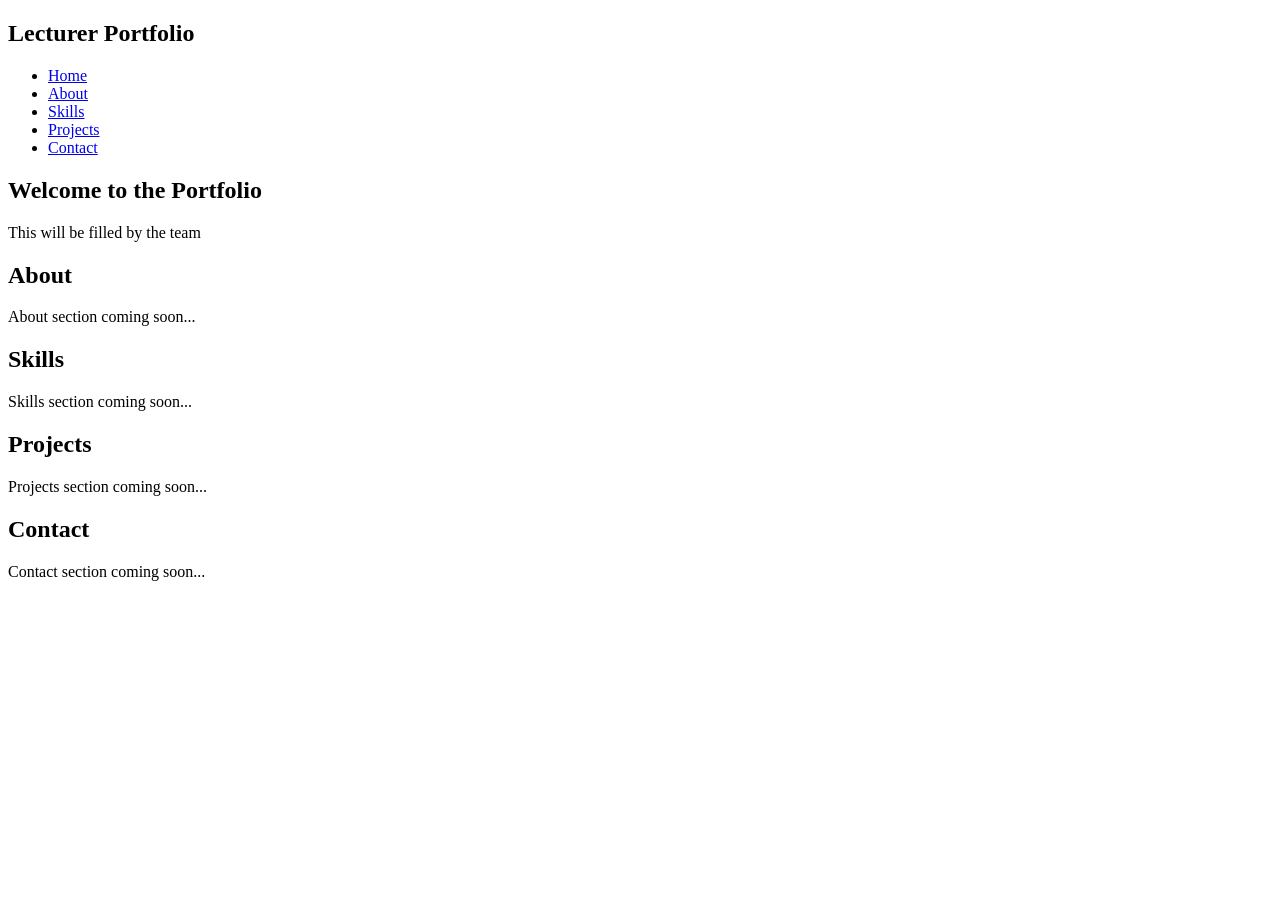
==== docs/index.html @ 179cea8c "Create index.html Added basic index.html" ====
<!DOCTYPE html>
<html lang="en">
<head>
    <meta charset="UTF-8">
    <meta name="viewport" content="width=device-width, initial-scale=1.0">
    <title>Lecturer Portfolio</title>
    <link rel="stylesheet" href="styles.css">
</head>
<body>
    <nav class="navbar">
        <div class="container">
            <h1>Lecturer Portfolio</h1>
            <ul class="nav-links">
                <li><a href="#hero">Home</a></li>
                <li><a href="#about">About</a></li>
                <li><a href="#skills">Skills</a></li>
                <li><a href="#projects">Projects</a></li>
                <li><a href="#contact">Contact</a></li>
            </ul>
        </div>
    </nav>

    <!-- Hero Section (Trevor's work) -->
    <section id="hero" class="hero">
        <h2>Welcome to the Portfolio</h2>
        <p>This will be filled by the team</p>
    </section>

    <!-- About Section (Trevor's work) -->
    <section id="about" class="about">
        <h2>About</h2>
        <p>About section coming soon...</p>
    </section>

    <!-- Skills Section (Kabelo's work) -->
    <section id="skills" class="skills">
        <h2>Skills</h2>
        <p>Skills section coming soon...</p>
    </section>

    <!-- Projects Section (Renda's work) -->
    <section id="projects" class="projects">
        <h2>Projects</h2>
        <p>Projects section coming soon...</p>
    </section>

    <!-- Contact Section (Kabelo's work) -->
    <section id="contact" class="contact">
        <h2>Contact</h2>
        <p>Contact section coming soon...</p>
    </section>

    <script src="script.js"></script>
</body>
</html>
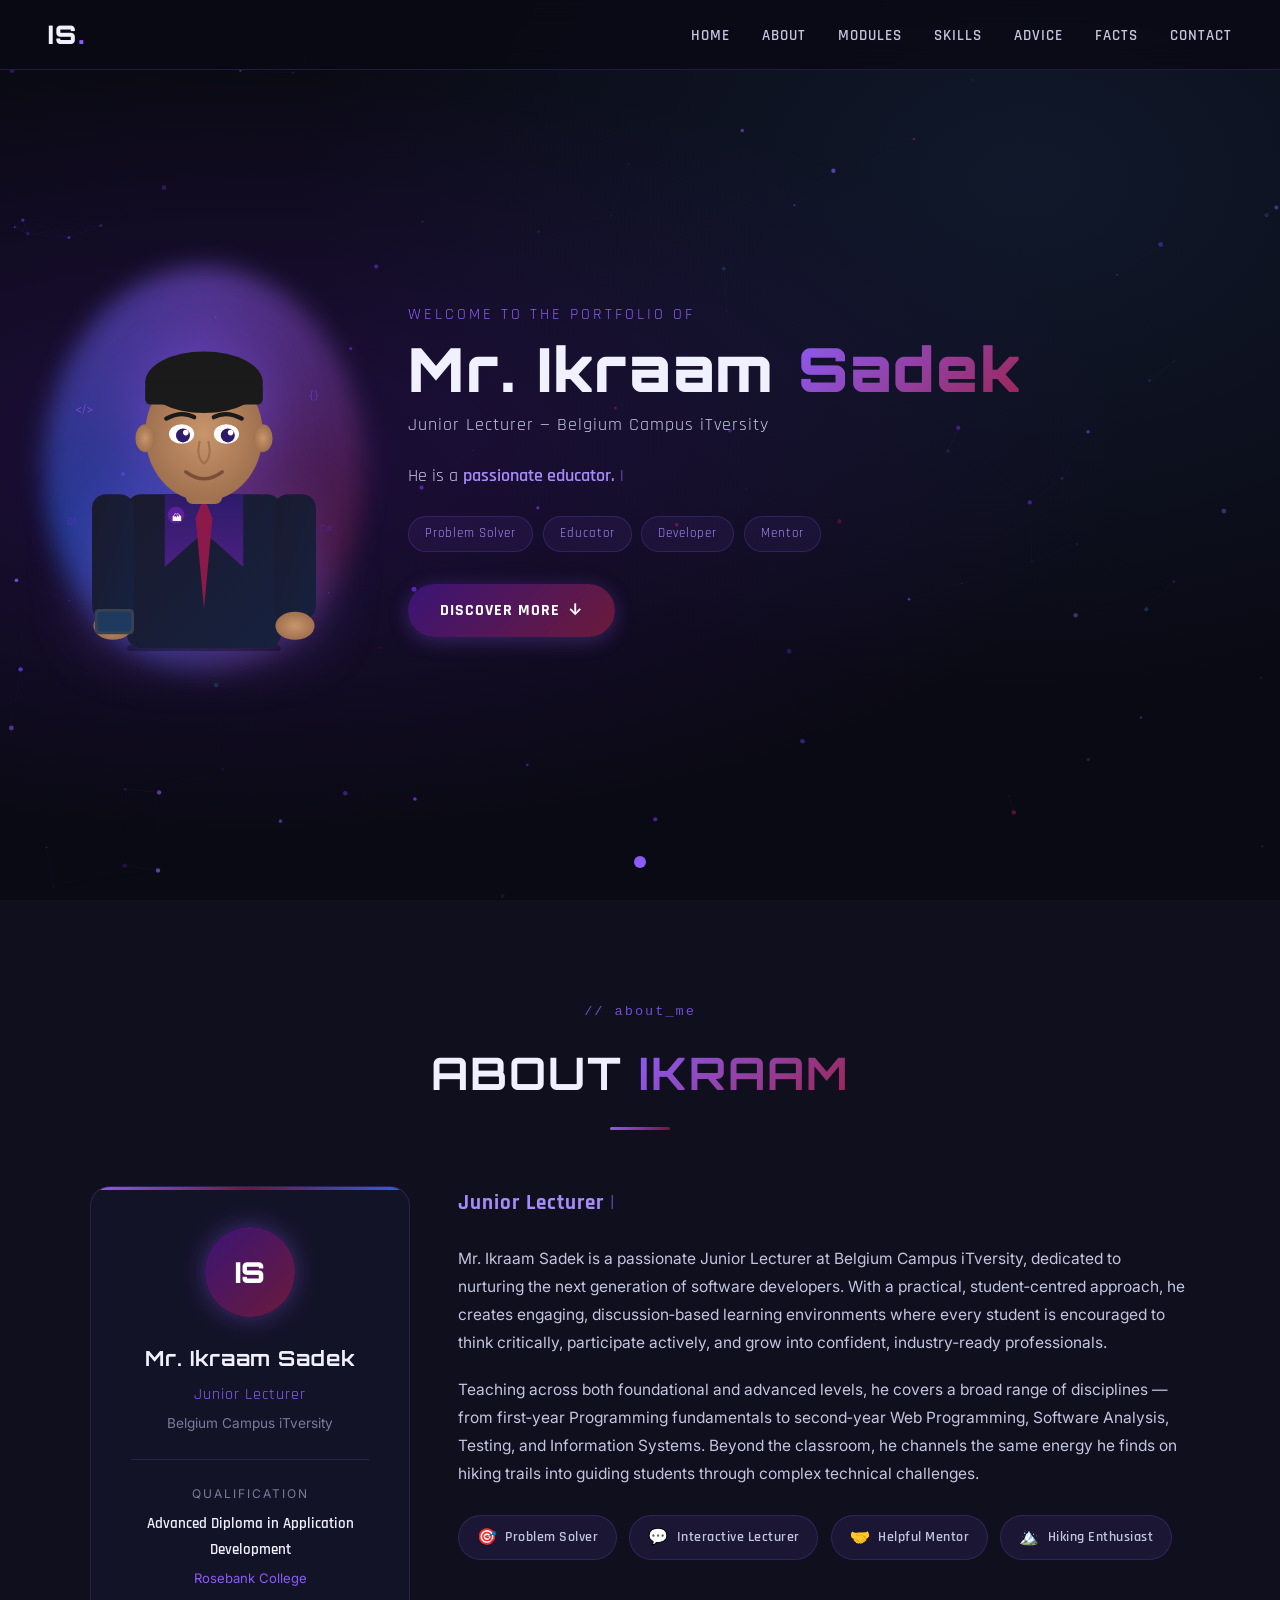
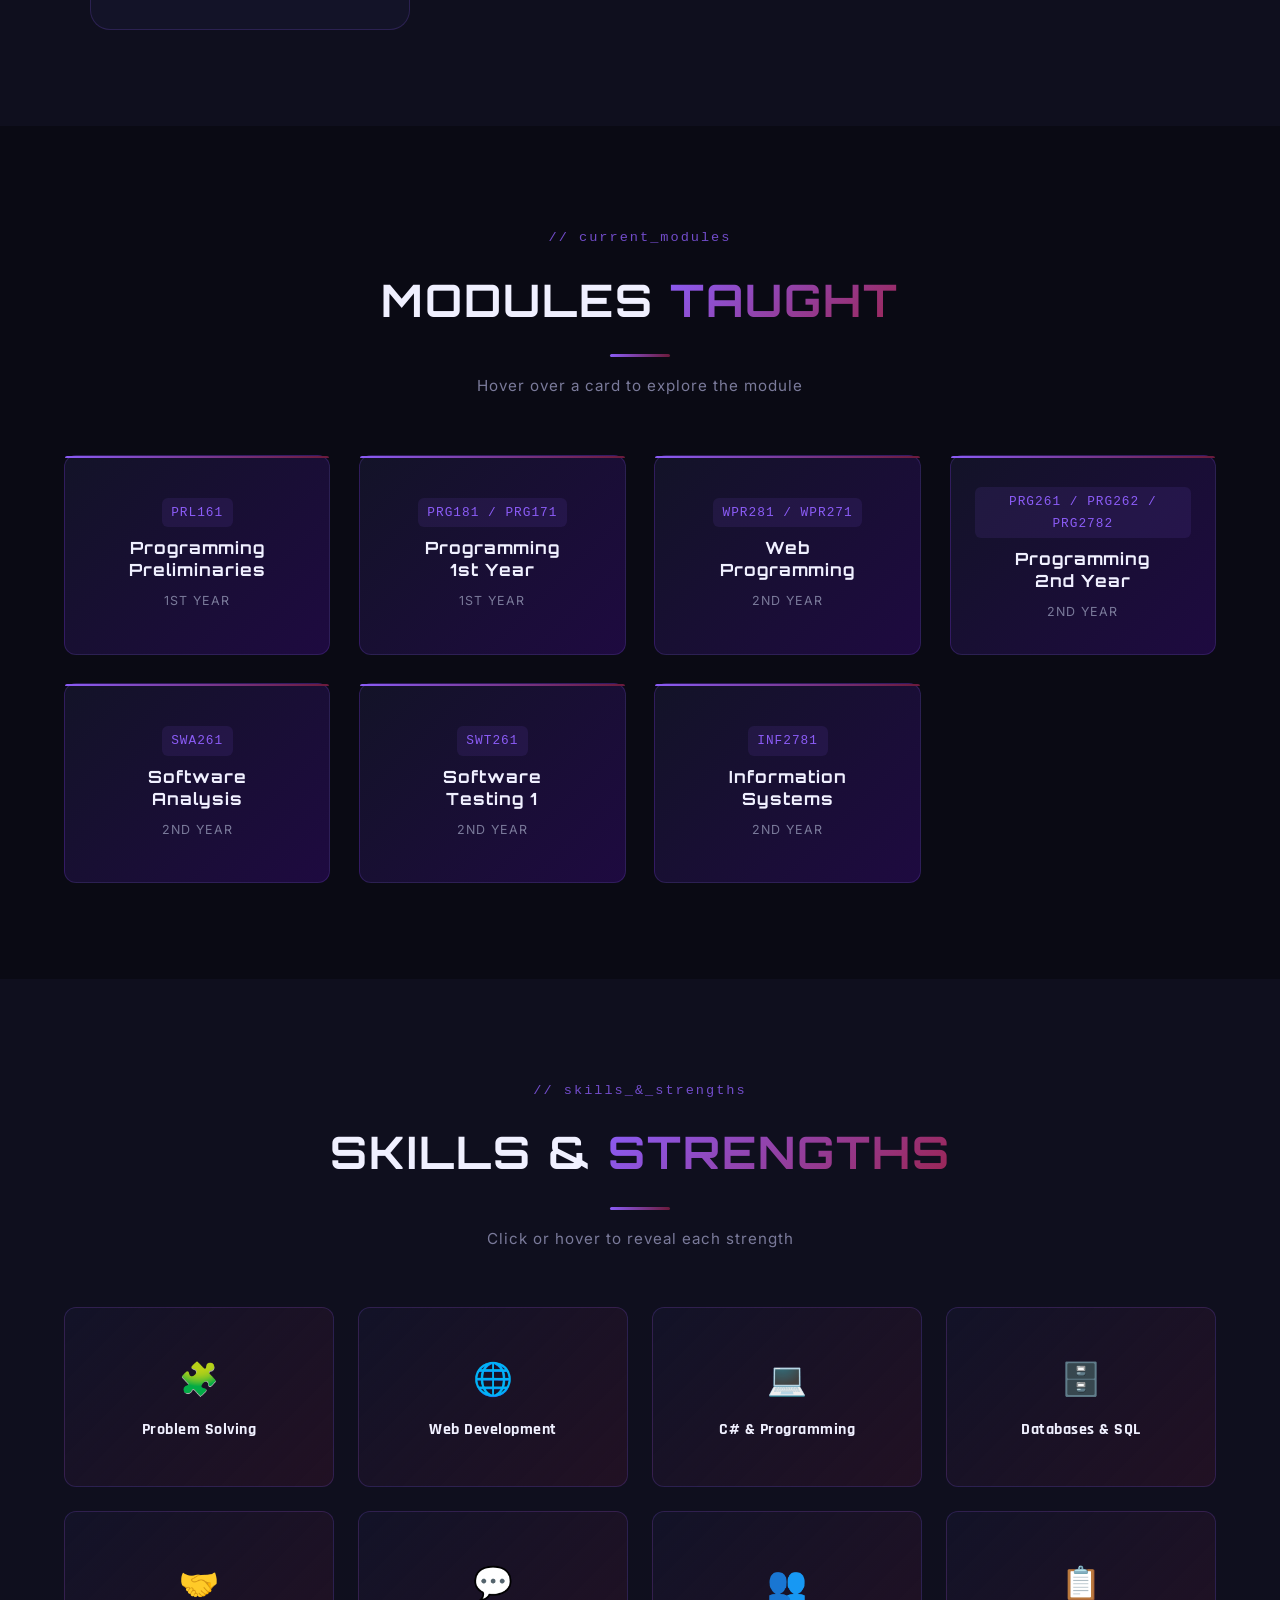
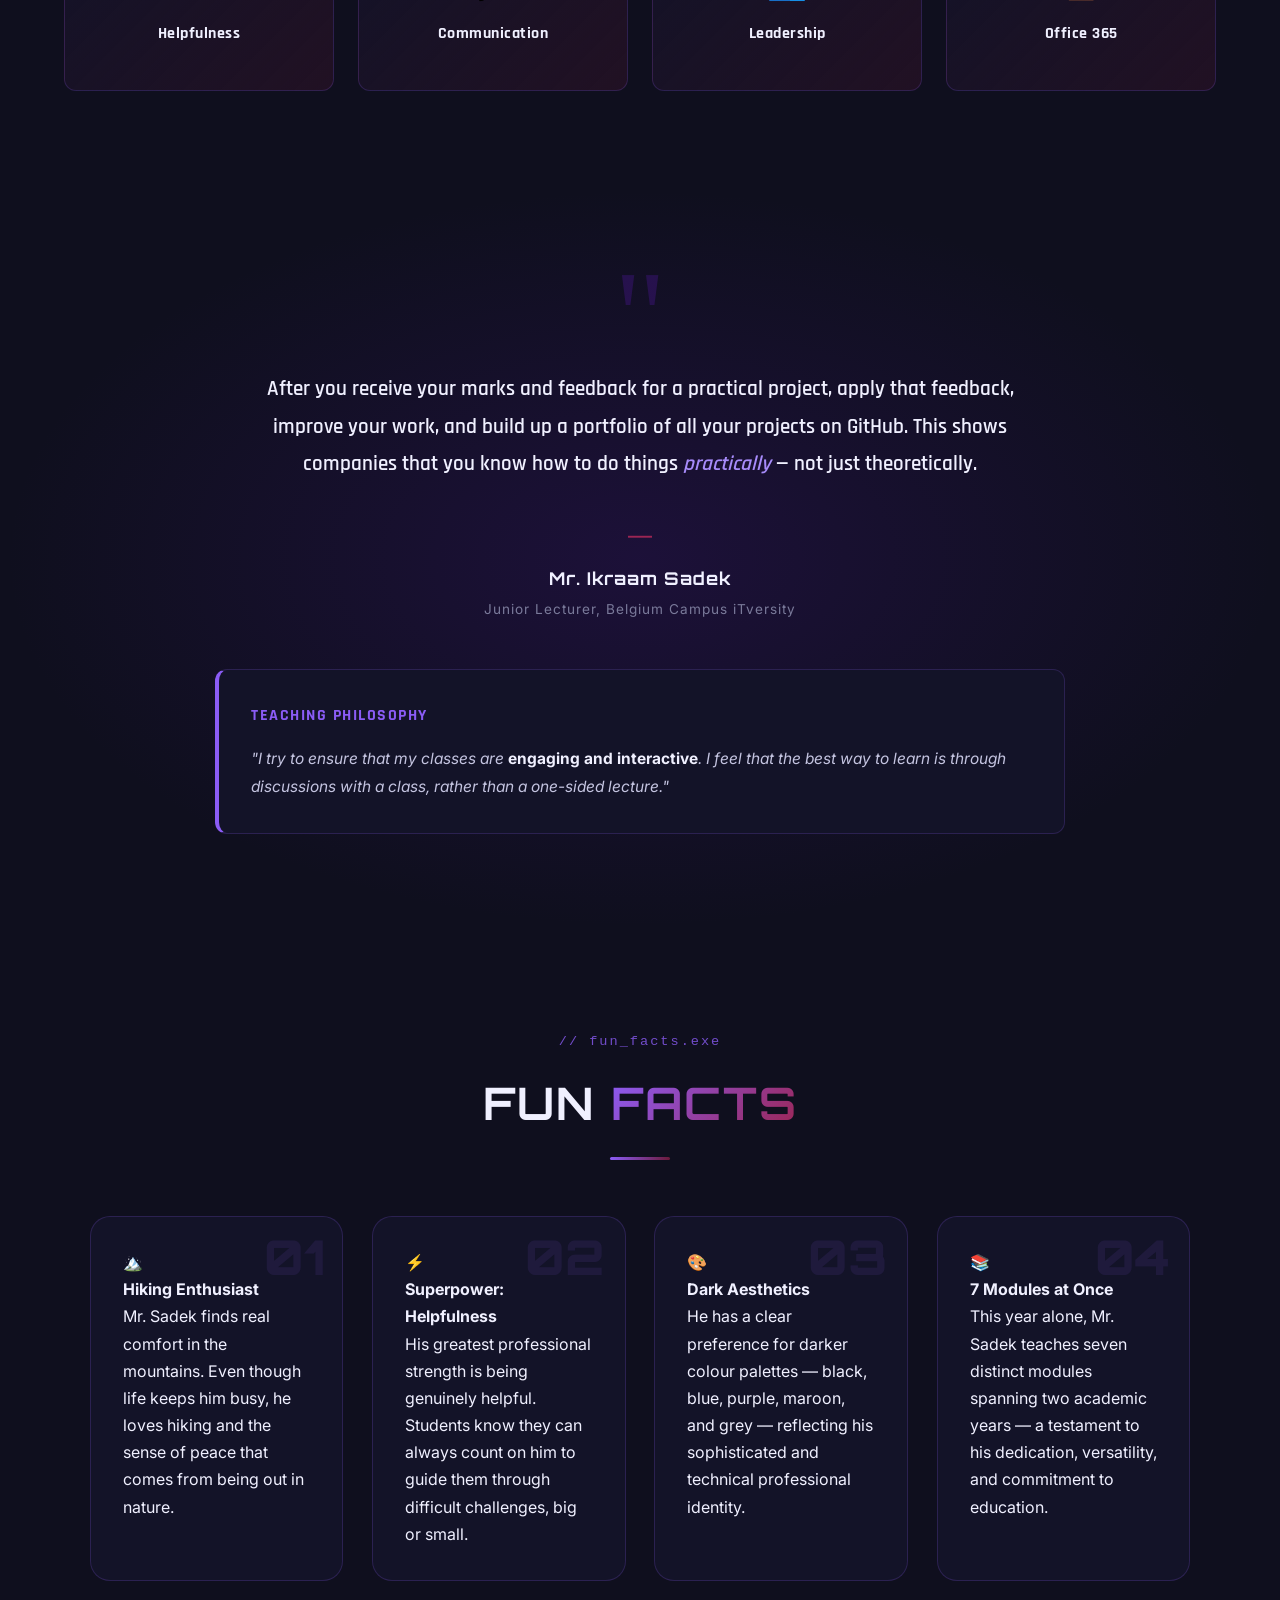
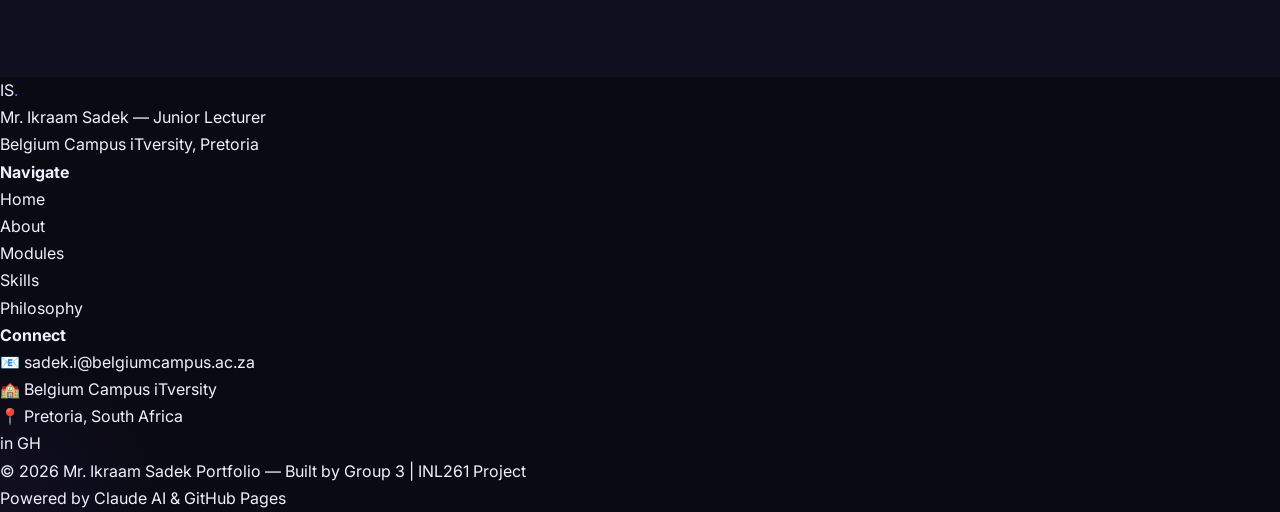
==== commit 09dde4f1: "Update index.html" ====
--- a/docs/index.html
+++ b/docs/index.html
@@ -1,55 +1,587 @@
 <!DOCTYPE html>
 <html lang="en">
 <head>
-    <meta charset="UTF-8">
-    <meta name="viewport" content="width=device-width, initial-scale=1.0">
-    <title>Lecturer Portfolio</title>
-    <link rel="stylesheet" href="styles.css">
+  <meta charset="UTF-8" />
+  <meta name="viewport" content="width=device-width, initial-scale=1.0" />
+  <title>Mr. Ikraam Sadek | Junior Lecturer Portfolio</title>
+  <link rel="stylesheet" href="styles.css" />
+  <link href="https://fonts.googleapis.com/css2?family=Orbitron:wght@400;700;900&family=Rajdhani:wght@400;600;700&family=Inter:wght@300;400;500;600&display=swap" rel="stylesheet" />
 </head>
 <body>
-    <nav class="navbar">
-        <div class="container">
-            <h1>Lecturer Portfolio</h1>
-            <ul class="nav-links">
-                <li><a href="#hero">Home</a></li>
-                <li><a href="#about">About</a></li>
-                <li><a href="#skills">Skills</a></li>
-                <li><a href="#projects">Projects</a></li>
-                <li><a href="#contact">Contact</a></li>
-            </ul>
-        </div>
-    </nav>
-
-    <!-- Hero Section (Trevor's work) -->
-    <section id="hero" class="hero">
-        <h2>Welcome to the Portfolio</h2>
-        <p>This will be filled by the team</p>
-    </section>
-
-    <!-- About Section (Trevor's work) -->
-    <section id="about" class="about">
-        <h2>About</h2>
-        <p>About section coming soon...</p>
-    </section>
-
-    <!-- Skills Section (Kabelo's work) -->
-    <section id="skills" class="skills">
-        <h2>Skills</h2>
-        <p>Skills section coming soon...</p>
-    </section>
-
-    <!-- Projects Section (Renda's work) -->
-    <section id="projects" class="projects">
-        <h2>Projects</h2>
-        <p>Projects section coming soon...</p>
-    </section>
-
-    <!-- Contact Section (Kabelo's work) -->
-    <section id="contact" class="contact">
-        <h2>Contact</h2>
-        <p>Contact section coming soon...</p>
-    </section>
-
-    <script src="script.js"></script>
+
+  <!-- ===== NAVIGATION ===== -->
+  <nav id="navbar">
+    <div class="nav-logo">IS<span class="logo-dot">.</span></div>
+    <ul class="nav-links">
+      <li><a href="#hero">Home</a></li>
+      <li><a href="#about">About</a></li>
+      <li><a href="#modules">Modules</a></li>
+      <li><a href="#achievements">Skills</a></li>
+      <li><a href="#quote">Advice</a></li>
+      <li><a href="#fun-facts">Facts</a></li>
+      <li><a href="#contact">Contact</a></li>
+    </ul>
+    <div class="nav-hamburger" id="hamburger">
+      <span></span><span></span><span></span>
+    </div>
+  </nav>
+
+  <!-- ===== MOBILE NAV MENU ===== -->
+  <div class="mobile-menu" id="mobileMenu">
+    <ul>
+      <li><a href="#hero" class="mob-link">Home</a></li>
+      <li><a href="#about" class="mob-link">About</a></li>
+      <li><a href="#modules" class="mob-link">Modules</a></li>
+      <li><a href="#achievements" class="mob-link">Skills</a></li>
+      <li><a href="#quote" class="mob-link">Advice</a></li>
+      <li><a href="#fun-facts" class="mob-link">Facts</a></li>
+      <li><a href="#contact" class="mob-link">Contact</a></li>
+    </ul>
+  </div>
+
+  <!-- ===== HERO SECTION ===== -->
+  <section id="hero">
+    <canvas id="particleCanvas"></canvas>
+
+    <div class="hero-content">
+      <!-- SVG AVATAR -->
+      <div class="avatar-wrapper">
+        <div class="avatar-glow-ring"></div>
+        <svg class="avatar-svg" viewBox="0 0 200 260" xmlns="http://www.w3.org/2000/svg">
+          <!-- Body / Jacket -->
+          <defs>
+            <radialGradient id="skinGrad" cx="50%" cy="50%" r="50%">
+              <stop offset="0%" stop-color="#c8956c"/>
+              <stop offset="100%" stop-color="#a0714f"/>
+            </radialGradient>
+            <linearGradient id="jacketGrad" x1="0%" y1="0%" x2="100%" y2="100%">
+              <stop offset="0%" stop-color="#1a1a2e"/>
+              <stop offset="100%" stop-color="#16213e"/>
+            </linearGradient>
+            <linearGradient id="shirtGrad" x1="0%" y1="0%" x2="0%" y2="100%">
+              <stop offset="0%" stop-color="#2d1b69"/>
+              <stop offset="100%" stop-color="#4a2080"/>
+            </linearGradient>
+          </defs>
+
+          <!-- Shadow -->
+          <ellipse cx="100" cy="258" rx="55" ry="8" fill="rgba(0,0,0,0.3)"/>
+
+          <!-- Body -->
+          <rect x="45" y="148" width="110" height="110" rx="10" fill="url(#jacketGrad)"/>
+
+          <!-- Shirt/lapels -->
+          <polygon points="100,148 72,148 72,200 100,175" fill="url(#shirtGrad)"/>
+          <polygon points="100,148 128,148 128,200 100,175" fill="url(#shirtGrad)"/>
+
+          <!-- Tie -->
+          <polygon points="100,150 94,165 100,230 106,165" fill="#8b1a4a"/>
+
+          <!-- Arms -->
+          <rect x="20" y="148" width="30" height="90" rx="10" fill="url(#jacketGrad)"/>
+          <rect x="150" y="148" width="30" height="90" rx="10" fill="url(#jacketGrad)"/>
+
+          <!-- Hands -->
+          <ellipse cx="35" cy="242" rx="14" ry="10" fill="url(#skinGrad)"/>
+          <ellipse cx="165" cy="242" rx="14" ry="10" fill="url(#skinGrad)"/>
+
+          <!-- Neck -->
+          <rect x="87" y="130" width="26" height="25" rx="5" fill="url(#skinGrad)"/>
+
+          <!-- Head -->
+          <ellipse cx="100" cy="105" rx="42" ry="48" fill="url(#skinGrad)"/>
+
+          <!-- Hair -->
+          <ellipse cx="100" cy="68" rx="42" ry="22" fill="#1a1a1a"/>
+          <rect x="58" y="68" width="84" height="16" rx="4" fill="#1a1a1a"/>
+
+          <!-- Ear left -->
+          <ellipse cx="58" cy="108" rx="7" ry="10" fill="url(#skinGrad)"/>
+          <!-- Ear right -->
+          <ellipse cx="142" cy="108" rx="7" ry="10" fill="url(#skinGrad)"/>
+
+          <!-- Eyes -->
+          <ellipse cx="84" cy="105" rx="9" ry="7" fill="white"/>
+          <ellipse cx="116" cy="105" rx="9" ry="7" fill="white"/>
+          <ellipse cx="85" cy="106" rx="5" ry="5" fill="#2d1b69" class="eye-pupil"/>
+          <ellipse cx="117" cy="106" rx="5" ry="5" fill="#2d1b69" class="eye-pupil"/>
+          <!-- Eye shine -->
+          <circle cx="87" cy="104" r="2" fill="white"/>
+          <circle cx="119" cy="104" r="2" fill="white"/>
+
+          <!-- Eyebrows -->
+          <path d="M 73 94 Q 84 88 93 93" stroke="#1a1a1a" stroke-width="3" fill="none" stroke-linecap="round"/>
+          <path d="M 107 93 Q 116 88 127 94" stroke="#1a1a1a" stroke-width="3" fill="none" stroke-linecap="round"/>
+
+          <!-- Nose -->
+          <path d="M 97 110 Q 94 122 100 126 Q 106 122 103 110" stroke="#a0714f" stroke-width="1.5" fill="none"/>
+
+          <!-- Smile -->
+          <path d="M 87 132 Q 100 142 113 132" stroke="#7a4f3a" stroke-width="2.5" fill="none" stroke-linecap="round"/>
+
+          <!-- Small hiking icon on lapel -->
+          <circle cx="80" cy="163" r="6" fill="#6b21a8" opacity="0.8"/>
+          <text x="77" y="167" font-size="7" fill="white">🏔</text>
+
+          <!-- Laptop in hand (teaching) -->
+          <rect x="22" y="230" width="28" height="18" rx="3" fill="#374151"/>
+          <rect x="24" y="232" width="24" height="14" rx="2" fill="#1e3a5f"/>
+
+          <!-- Floating code snippets around avatar -->
+          <text x="8" y="90" font-size="8" fill="#8b5cf6" opacity="0.6" class="float-code">&lt;/&gt;</text>
+          <text x="175" y="80" font-size="8" fill="#7c3aed" opacity="0.6" class="float-code">{}</text>
+          <text x="2" y="170" font-size="7" fill="#6d28d9" opacity="0.5" class="float-code">01</text>
+          <text x="182" y="175" font-size="7" fill="#5b21b6" opacity="0.5" class="float-code">C#</text>
+        </svg>
+      </div>
+
+      <!-- Text Content -->
+      <div class="hero-text">
+        <p class="hero-greeting">Welcome to the portfolio of</p>
+        <h1 class="hero-name">Mr. Ikraam <span class="name-highlight">Sadek</span></h1>
+        <p class="hero-role">Junior Lecturer — Belgium Campus iTversity</p>
+        <div class="hero-typed-wrapper">
+          <span class="typed-prefix">He is a </span>
+          <span class="typed-text" id="typedHero"></span>
+          <span class="typed-cursor">|</span>
+        </div>
+        <div class="hero-badges">
+          <span class="badge">Problem Solver</span>
+          <span class="badge">Educator</span>
+          <span class="badge">Developer</span>
+          <span class="badge">Mentor</span>
+        </div>
+        <a href="#about" class="hero-cta">Discover More <span class="cta-arrow">↓</span></a>
+      </div>
+    </div>
+
+    <div class="scroll-indicator">
+      <div class="scroll-dot"></div>
+    </div>
+  </section>
+
+  <!-- ===== ABOUT SECTION ===== -->
+  <section id="about">
+    <div class="section-header reveal">
+      <span class="section-tag">// about_me</span>
+      <h2 class="section-title">About <span class="highlight">Ikraam</span></h2>
+      <div class="section-line"></div>
+    </div>
+
+    <div class="about-grid">
+      <!-- Profile Card -->
+      <div class="about-card reveal">
+        <div class="about-card-inner">
+          <div class="profile-icon">IS</div>
+          <h3 class="about-name">Mr. Ikraam Sadek</h3>
+          <p class="about-role">Junior Lecturer</p>
+          <p class="about-institution">Belgium Campus iTversity</p>
+          <div class="about-divider"></div>
+          <div class="about-qual">
+            <span class="qual-label">Qualification</span>
+            <span class="qual-value">Advanced Diploma in Application Development</span>
+            <span class="qual-institution">Rosebank College</span>
+          </div>
+        </div>
+      </div>
+
+      <!-- Bio Card -->
+      <div class="about-bio reveal">
+        <div class="about-typed-wrapper">
+          <span class="about-typed" id="typedAbout"></span>
+          <span class="typed-cursor">|</span>
+        </div>
+        <p class="about-description">
+          Mr. Ikraam Sadek is a passionate Junior Lecturer at Belgium Campus iTversity, dedicated to
+          nurturing the next generation of software developers. With a practical, student‑centred
+          approach, he creates engaging, discussion‑based learning environments where every student
+          is encouraged to think critically, participate actively, and grow into confident,
+          industry‑ready professionals.
+        </p>
+        <p class="about-description">
+          Teaching across both foundational and advanced levels, he covers a broad range of
+          disciplines — from first‑year Programming fundamentals to second‑year Web Programming,
+          Software Analysis, Testing, and Information Systems. Beyond the classroom, he channels the
+          same energy he finds on hiking trails into guiding students through complex technical
+          challenges.
+        </p>
+
+        <!-- Personality Badges -->
+        <div class="personality-badges">
+          <div class="p-badge">
+            <span class="p-badge-icon">🎯</span>
+            <span>Problem Solver</span>
+          </div>
+          <div class="p-badge">
+            <span class="p-badge-icon">💬</span>
+            <span>Interactive Lecturer</span>
+          </div>
+          <div class="p-badge">
+            <span class="p-badge-icon">🤝</span>
+            <span>Helpful Mentor</span>
+          </div>
+          <div class="p-badge">
+            <span class="p-badge-icon">🏔️</span>
+            <span>Hiking Enthusiast</span>
+          </div>
+        </div>
+      </div>
+    </div>
+  </section>
+
+  <!-- ===== MODULES SECTION ===== -->
+  <section id="modules">
+    <div class="section-header reveal">
+      <span class="section-tag">// current_modules</span>
+      <h2 class="section-title">Modules <span class="highlight">Taught</span></h2>
+      <div class="section-line"></div>
+      <p class="section-subtitle">Hover over a card to explore the module</p>
+    </div>
+
+    <div class="modules-grid">
+
+      <div class="flip-card reveal">
+        <div class="flip-card-inner">
+          <div class="flip-card-front">
+            <span class="module-code">PRL161</span>
+            <span class="module-name">Programming<br/>Preliminaries</span>
+            <span class="module-level">1st Year</span>
+          </div>
+          <div class="flip-card-back">
+            <h4>Programming Preliminaries</h4>
+            <p>Foundational concepts in programming logic, problem-solving strategies, and computational thinking to prepare students for formal coding modules.</p>
+            <span class="back-code">PRL161</span>
+          </div>
+        </div>
+      </div>
+
+      <div class="flip-card reveal">
+        <div class="flip-card-inner">
+          <div class="flip-card-front">
+            <span class="module-code">PRG181 / PRG171</span>
+            <span class="module-name">Programming<br/>1st Year</span>
+            <span class="module-level">1st Year</span>
+          </div>
+          <div class="flip-card-back">
+            <h4>Programming — 1st Year</h4>
+            <p>Introduction to structured programming paradigms, variables, control flow, functions, and basic data structures using industry-standard languages.</p>
+            <span class="back-code">PRG181 / PRG171</span>
+          </div>
+        </div>
+      </div>
+
+      <div class="flip-card reveal">
+        <div class="flip-card-inner">
+          <div class="flip-card-front">
+            <span class="module-code">WPR281 / WPR271</span>
+            <span class="module-name">Web<br/>Programming</span>
+            <span class="module-level">2nd Year</span>
+          </div>
+          <div class="flip-card-back">
+            <h4>Web Programming — 2nd Year</h4>
+            <p>Client-side and server-side web development, covering HTML5, CSS3, JavaScript, and dynamic web application principles for modern platforms.</p>
+            <span class="back-code">WPR281 / WPR271</span>
+          </div>
+        </div>
+      </div>
+
+      <div class="flip-card reveal">
+        <div class="flip-card-inner">
+          <div class="flip-card-front">
+            <span class="module-code">PRG261 / PRG262 / PRG2782</span>
+            <span class="module-name">Programming<br/>2nd Year</span>
+            <span class="module-level">2nd Year</span>
+          </div>
+          <div class="flip-card-back">
+            <h4>Programming — 2nd Year</h4>
+            <p>Advanced programming concepts including object-oriented design, data structures, algorithms, and real-world application development projects.</p>
+            <span class="back-code">PRG261 / PRG262 / PRG2782</span>
+          </div>
+        </div>
+      </div>
+
+      <div class="flip-card reveal">
+        <div class="flip-card-inner">
+          <div class="flip-card-front">
+            <span class="module-code">SWA261</span>
+            <span class="module-name">Software<br/>Analysis</span>
+            <span class="module-level">2nd Year</span>
+          </div>
+          <div class="flip-card-back">
+            <h4>Software Analysis</h4>
+            <p>Requirements engineering, systems thinking, UML modelling, and analytical frameworks used in professional software development environments.</p>
+            <span class="back-code">SWA261</span>
+          </div>
+        </div>
+      </div>
+
+      <div class="flip-card reveal">
+        <div class="flip-card-inner">
+          <div class="flip-card-front">
+            <span class="module-code">SWT261</span>
+            <span class="module-name">Software<br/>Testing 1</span>
+            <span class="module-level">2nd Year</span>
+          </div>
+          <div class="flip-card-back">
+            <h4>Software Testing 1</h4>
+            <p>Quality assurance methodologies, test planning, unit testing, integration testing, and industry best practices for delivering reliable software.</p>
+            <span class="back-code">SWT261</span>
+          </div>
+        </div>
+      </div>
+
+      <div class="flip-card reveal">
+        <div class="flip-card-inner">
+          <div class="flip-card-front">
+            <span class="module-code">INF2781</span>
+            <span class="module-name">Information<br/>Systems</span>
+            <span class="module-level">2nd Year</span>
+          </div>
+          <div class="flip-card-back">
+            <h4>Information Systems — 2nd Year</h4>
+            <p>Study of information technology within organisational contexts, database concepts, system design, and the strategic role of IT in business.</p>
+            <span class="back-code">INF2781</span>
+          </div>
+        </div>
+      </div>
+
+    </div>
+  </section>
+
+  <!-- ===== ACHIEVEMENTS & SKILLS SECTION ===== -->
+  <section id="achievements">
+    <div class="section-header reveal">
+      <span class="section-tag">// skills_&_strengths</span>
+      <h2 class="section-title">Skills &amp; <span class="highlight">Strengths</span></h2>
+      <div class="section-line"></div>
+      <p class="section-subtitle">Click or hover to reveal each strength</p>
+    </div>
+
+    <div class="achievements-grid">
+
+      <div class="ach-flip-card reveal">
+        <div class="ach-flip-inner">
+          <div class="ach-front">
+            <div class="ach-icon">🧩</div>
+            <h4>Problem Solving</h4>
+          </div>
+          <div class="ach-back">
+            <h4>Problem Solving</h4>
+            <p>Identifies viable solutions to complex challenges efficiently. Known among students for breaking down difficult concepts into clear, actionable steps.</p>
+          </div>
+        </div>
+      </div>
+
+      <div class="ach-flip-card reveal">
+        <div class="ach-flip-inner">
+          <div class="ach-front">
+            <div class="ach-icon">🌐</div>
+            <h4>Web Development</h4>
+          </div>
+          <div class="ach-back">
+            <h4>Web Development</h4>
+            <p>Proficient in HTML5, CSS3, and front-end development principles, with hands-on experience teaching modern web programming concepts to students.</p>
+          </div>
+        </div>
+      </div>
+
+      <div class="ach-flip-card reveal">
+        <div class="ach-flip-inner">
+          <div class="ach-front">
+            <div class="ach-icon">💻</div>
+            <h4>C# &amp; Programming</h4>
+          </div>
+          <div class="ach-back">
+            <h4>C# &amp; Programming</h4>
+            <p>Extensive background in C# and structured programming, guiding students from foundational syntax through to advanced application development.</p>
+          </div>
+        </div>
+      </div>
+
+      <div class="ach-flip-card reveal">
+        <div class="ach-flip-inner">
+          <div class="ach-front">
+            <div class="ach-icon">🗄️</div>
+            <h4>Databases &amp; SQL</h4>
+          </div>
+          <div class="ach-back">
+            <h4>Databases &amp; SQL</h4>
+            <p>Working knowledge of Microsoft Access and Microsoft SQL Server, incorporating database concepts within Information Systems and Programming modules.</p>
+          </div>
+        </div>
+      </div>
+
+      <div class="ach-flip-card reveal">
+        <div class="ach-flip-inner">
+          <div class="ach-front">
+            <div class="ach-icon">🤝</div>
+            <h4>Helpfulness</h4>
+          </div>
+          <div class="ach-back">
+            <h4>Helpfulness — Superpower</h4>
+            <p>Consistently available to support students in overcoming obstacles. His willingness to help is widely regarded as his greatest professional strength.</p>
+          </div>
+        </div>
+      </div>
+
+      <div class="ach-flip-card reveal">
+        <div class="ach-flip-inner">
+          <div class="ach-front">
+            <div class="ach-icon">💬</div>
+            <h4>Communication</h4>
+          </div>
+          <div class="ach-back">
+            <h4>Communication</h4>
+            <p>Encourages classroom discussions, actively listens, and communicates complex technical ideas clearly — fostering a two-way, interactive learning experience.</p>
+          </div>
+        </div>
+      </div>
+
+      <div class="ach-flip-card reveal">
+        <div class="ach-flip-inner">
+          <div class="ach-front">
+            <div class="ach-icon">👥</div>
+            <h4>Leadership</h4>
+          </div>
+          <div class="ach-back">
+            <h4>Leadership</h4>
+            <p>Guides students with confidence across multiple modules simultaneously, balancing academic responsibilities while maintaining high-quality teaching standards.</p>
+          </div>
+        </div>
+      </div>
+
+      <div class="ach-flip-card reveal">
+        <div class="ach-flip-inner">
+          <div class="ach-front">
+            <div class="ach-icon">📋</div>
+            <h4>Office 365</h4>
+          </div>
+          <div class="ach-back">
+            <h4>Office 365 Proficiency</h4>
+            <p>Skilled in the Microsoft 365 suite, supporting efficient communication, documentation, and collaborative workflows in an academic environment.</p>
+          </div>
+        </div>
+      </div>
+
+    </div>
+  </section>
+
+  <!-- ===== QUOTE / ADVICE SECTION ===== -->
+  <section id="quote">
+    <div class="quote-container reveal">
+      <div class="quote-icon">"</div>
+      <blockquote class="quote-text">
+        After you receive your marks and feedback for a practical project, apply that feedback,
+        improve your work, and build up a portfolio of all your projects on GitHub. This shows
+        companies that you know how to do things <em>practically</em> — not just theoretically.
+      </blockquote>
+      <div class="quote-author">
+        <span class="q-dash">—</span>
+        <span class="q-name">Mr. Ikraam Sadek</span>
+        <span class="q-role">Junior Lecturer, Belgium Campus iTversity</span>
+      </div>
+
+      <!-- Teaching Philosophy -->
+      <div class="philosophy-card reveal">
+        <h3>Teaching Philosophy</h3>
+        <p>
+          "I try to ensure that my classes are <strong>engaging and interactive</strong>.
+          I feel that the best way to learn is through discussions with a class,
+          rather than a one-sided lecture."
+        </p>
+      </div>
+    </div>
+  </section>
+
+  <!-- ===== FUN FACTS SECTION ===== -->
+  <section id="fun-facts">
+    <div class="section-header reveal">
+      <span class="section-tag">// fun_facts.exe</span>
+      <h2 class="section-title">Fun <span class="highlight">Facts</span></h2>
+      <div class="section-line"></div>
+    </div>
+
+    <div class="facts-grid">
+
+      <div class="fact-card reveal" data-delay="0">
+        <div class="fact-number">01</div>
+        <div class="fact-icon">🏔️</div>
+        <h4>Hiking Enthusiast</h4>
+        <p>Mr. Sadek finds real comfort in the mountains. Even though life keeps him busy, he
+           loves hiking and the sense of peace that comes from being out in nature.</p>
+      </div>
+
+      <div class="fact-card reveal" data-delay="100">
+        <div class="fact-number">02</div>
+        <div class="fact-icon">⚡</div>
+        <h4>Superpower: Helpfulness</h4>
+        <p>His greatest professional strength is being genuinely helpful. Students know they
+           can always count on him to guide them through difficult challenges, big or small.</p>
+      </div>
+
+      <div class="fact-card reveal" data-delay="200">
+        <div class="fact-number">03</div>
+        <div class="fact-icon">🎨</div>
+        <h4>Dark Aesthetics</h4>
+        <p>He has a clear preference for darker colour palettes — black, blue, purple, maroon,
+           and grey — reflecting his sophisticated and technical professional identity.</p>
+      </div>
+
+      <div class="fact-card reveal" data-delay="300">
+        <div class="fact-number">04</div>
+        <div class="fact-icon">📚</div>
+        <h4>7 Modules at Once</h4>
+        <p>This year alone, Mr. Sadek teaches seven distinct modules spanning two academic
+           years — a testament to his dedication, versatility, and commitment to education.</p>
+      </div>
+
+    </div>
+  </section>
+
+  <!-- ===== CONTACT / FOOTER ===== -->
+  <footer id="contact">
+    <div class="footer-glow"></div>
+    <div class="footer-content">
+      <div class="footer-top">
+        <div class="footer-brand">
+          <div class="footer-logo">IS<span class="logo-dot">.</span></div>
+          <p>Mr. Ikraam Sadek — Junior Lecturer</p>
+          <p>Belgium Campus iTversity, Pretoria</p>
+        </div>
+
+        <div class="footer-links">
+          <h4>Navigate</h4>
+          <ul>
+            <li><a href="#hero">Home</a></li>
+            <li><a href="#about">About</a></li>
+            <li><a href="#modules">Modules</a></li>
+            <li><a href="#achievements">Skills</a></li>
+            <li><a href="#quote">Philosophy</a></li>
+          </ul>
+        </div>
+
+        <div class="footer-contact">
+          <h4>Connect</h4>
+          <p>📧 sadek.i@belgiumcampus.ac.za</p>
+          <p>🏫 Belgium Campus iTversity</p>
+          <p>📍 Pretoria, South Africa</p>
+          <div class="social-links">
+            <a href="#" class="social-btn" aria-label="LinkedIn">in</a>
+            <a href="#" class="social-btn" aria-label="GitHub">GH</a>
+          </div>
+        </div>
+      </div>
+
+      <div class="footer-bottom">
+        <div class="footer-line"></div>
+        <div class="footer-bottom-text">
+          <p>© 2026 Mr. Ikraam Sadek Portfolio — Built by Group 3 | INL261 Project</p>
+          <p class="footer-tech">Powered by Claude AI &amp; GitHub Pages</p>
+        </div>
+      </div>
+    </div>
+  </footer>
+
+  <script src="script.js"></script>
 </body>
 </html>
--- a/docs/styles.css
+++ b/docs/styles.css
@@ -0,0 +1,1051 @@
+/* ============================================================
+   Mr. Ikraam Sadek — Portfolio Website
+   External Stylesheet  |  styles.css
+   Colour Palette: Black, Dark Blue, Purple, Maroon, Grey
+   ============================================================ */
+
+/* ===== CSS CUSTOM PROPERTIES ===== */
+:root {
+  --bg-primary:    #0a0a14;
+  --bg-secondary:  #0f0f1e;
+  --bg-card:       #131328;
+  --bg-card-hover: #1a1a35;
+
+  --purple-deep:   #1e0a40;
+  --purple-mid:    #3b1476;
+  --purple-light:  #6d28d9;
+  --purple-accent: #8b5cf6;
+  --purple-glow:   #a78bfa;
+
+  --blue-dark:     #0d1b2a;
+  --blue-mid:      #1e3a5f;
+  --blue-accent:   #2563eb;
+
+  --maroon:        #6b1a3a;
+  --maroon-light:  #9b2553;
+
+  --grey-dark:     #1f2937;
+  --grey-mid:      #374151;
+  --grey-light:    #9ca3af;
+
+  --text-primary:  #f0f0ff;
+  --text-secondary:#c4c4e0;
+  --text-muted:    #7a7a9a;
+
+  --border-color:  rgba(139, 92, 246, 0.2);
+  --glow-color:    rgba(139, 92, 246, 0.5);
+  --glow-strong:   rgba(139, 92, 246, 0.8);
+
+  --font-display:  'Orbitron', 'Rajdhani', sans-serif;
+  --font-heading:  'Rajdhani', 'Inter', sans-serif;
+  --font-body:     'Inter', sans-serif;
+
+  --radius-sm:  6px;
+  --radius-md:  12px;
+  --radius-lg:  20px;
+  --radius-xl:  30px;
+
+  --transition: all 0.35s cubic-bezier(0.4, 0, 0.2, 1);
+  --nav-height: 70px;
+}
+
+/* ===== RESET & BASE ===== */
+*, *::before, *::after {
+  box-sizing: border-box;
+  margin: 0;
+  padding: 0;
+}
+
+html {
+  scroll-behavior: smooth;
+  font-size: 16px;
+}
+
+body {
+  background-color: var(--bg-primary);
+  color: var(--text-primary);
+  font-family: var(--font-body);
+  line-height: 1.7;
+  overflow-x: hidden;
+}
+
+a { color: inherit; text-decoration: none; }
+
+ul { list-style: none; }
+
+img, svg { display: block; max-width: 100%; }
+
+::selection {
+  background: var(--purple-light);
+  color: #fff;
+}
+
+/* ===== SCROLLBAR ===== */
+::-webkit-scrollbar { width: 6px; }
+::-webkit-scrollbar-track { background: var(--bg-primary); }
+::-webkit-scrollbar-thumb {
+  background: var(--purple-mid);
+  border-radius: 3px;
+}
+::-webkit-scrollbar-thumb:hover { background: var(--purple-light); }
+
+/* ===== NAVIGATION ===== */
+#navbar {
+  position: fixed;
+  top: 0;
+  left: 0;
+  right: 0;
+  height: var(--nav-height);
+  display: flex;
+  align-items: center;
+  justify-content: space-between;
+  padding: 0 3rem;
+  background: rgba(10, 10, 20, 0.85);
+  backdrop-filter: blur(12px);
+  -webkit-backdrop-filter: blur(12px);
+  border-bottom: 1px solid var(--border-color);
+  z-index: 1000;
+  transition: var(--transition);
+}
+
+#navbar.scrolled {
+  box-shadow: 0 4px 30px rgba(0, 0, 0, 0.5);
+  background: rgba(10, 10, 20, 0.97);
+}
+
+.nav-logo {
+  font-family: var(--font-display);
+  font-size: 1.6rem;
+  font-weight: 900;
+  color: var(--text-primary);
+  letter-spacing: 2px;
+}
+
+.logo-dot { color: var(--purple-accent); }
+
+.nav-links {
+  display: flex;
+  gap: 2rem;
+}
+
+.nav-links a {
+  font-family: var(--font-heading);
+  font-size: 0.95rem;
+  font-weight: 600;
+  color: var(--text-secondary);
+  letter-spacing: 1px;
+  text-transform: uppercase;
+  position: relative;
+  padding-bottom: 4px;
+  transition: color 0.3s;
+}
+
+.nav-links a::after {
+  content: '';
+  position: absolute;
+  bottom: 0; left: 0;
+  width: 0; height: 2px;
+  background: var(--purple-accent);
+  transition: width 0.3s ease;
+  border-radius: 1px;
+}
+
+.nav-links a:hover { color: var(--purple-glow); }
+.nav-links a:hover::after { width: 100%; }
+
+.nav-hamburger {
+  display: none;
+  flex-direction: column;
+  gap: 5px;
+  cursor: pointer;
+  padding: 4px;
+}
+
+.nav-hamburger span {
+  display: block;
+  width: 24px; height: 2px;
+  background: var(--text-primary);
+  border-radius: 2px;
+  transition: var(--transition);
+}
+
+/* Mobile Menu */
+.mobile-menu {
+  position: fixed;
+  top: var(--nav-height);
+  right: 0;
+  width: 260px;
+  background: rgba(15, 15, 30, 0.98);
+  border-left: 1px solid var(--border-color);
+  border-bottom: 1px solid var(--border-color);
+  padding: 1.5rem;
+  z-index: 999;
+  transform: translateX(100%);
+  transition: transform 0.35s ease;
+  border-radius: 0 0 0 var(--radius-lg);
+  backdrop-filter: blur(20px);
+}
+
+.mobile-menu.open { transform: translateX(0); }
+
+.mobile-menu ul { display: flex; flex-direction: column; gap: 0.2rem; }
+
+.mobile-menu a {
+  display: block;
+  padding: 0.75rem 1rem;
+  font-family: var(--font-heading);
+  font-size: 1.05rem;
+  font-weight: 600;
+  color: var(--text-secondary);
+  letter-spacing: 1px;
+  text-transform: uppercase;
+  border-radius: var(--radius-sm);
+  transition: var(--transition);
+}
+
+.mobile-menu a:hover {
+  color: var(--purple-glow);
+  background: rgba(139, 92, 246, 0.1);
+  padding-left: 1.5rem;
+}
+
+/* ===== HERO SECTION ===== */
+#hero {
+  position: relative;
+  min-height: 100vh;
+  display: flex;
+  align-items: center;
+  justify-content: center;
+  overflow: hidden;
+  background: radial-gradient(ellipse at 20% 50%, rgba(59, 20, 118, 0.4) 0%, transparent 60%),
+              radial-gradient(ellipse at 80% 20%, rgba(30, 58, 95, 0.3) 0%, transparent 50%),
+              var(--bg-primary);
+}
+
+#particleCanvas {
+  position: absolute;
+  top: 0; left: 0;
+  width: 100%; height: 100%;
+  pointer-events: none;
+  z-index: 0;
+}
+
+.hero-content {
+  position: relative;
+  z-index: 2;
+  display: flex;
+  align-items: center;
+  gap: 4rem;
+  max-width: 1200px;
+  width: 90%;
+  padding: calc(var(--nav-height) + 2rem) 0 4rem;
+}
+
+/* Avatar */
+.avatar-wrapper {
+  position: relative;
+  flex-shrink: 0;
+  animation: floatAvatar 6s ease-in-out infinite;
+}
+
+@keyframes floatAvatar {
+  0%, 100% { transform: translateY(0); }
+  50%       { transform: translateY(-18px); }
+}
+
+.avatar-glow-ring {
+  position: absolute;
+  inset: -20px;
+  border-radius: 50%;
+  background: conic-gradient(
+    from 0deg,
+    var(--purple-accent),
+    var(--maroon),
+    var(--blue-accent),
+    var(--purple-accent)
+  );
+  animation: spinGlow 8s linear infinite;
+  filter: blur(12px);
+  opacity: 0.5;
+}
+
+@keyframes spinGlow {
+  from { transform: rotate(0deg); }
+  to   { transform: rotate(360deg); }
+}
+
+.avatar-svg {
+  width: 280px;
+  height: auto;
+  filter: drop-shadow(0 0 30px rgba(139, 92, 246, 0.4));
+  position: relative;
+  z-index: 1;
+}
+
+.float-code {
+  animation: floatCode 4s ease-in-out infinite;
+}
+
+.float-code:nth-child(2) { animation-delay: 1s; }
+.float-code:nth-child(3) { animation-delay: 2s; }
+.float-code:nth-child(4) { animation-delay: 3s; }
+
+@keyframes floatCode {
+  0%, 100% { transform: translateY(0); opacity: 0.6; }
+  50%       { transform: translateY(-8px); opacity: 1; }
+}
+
+/* Hero Text */
+.hero-text {
+  flex: 1;
+  animation: slideInRight 0.9s cubic-bezier(0.4, 0, 0.2, 1) both;
+}
+
+@keyframes slideInRight {
+  from { opacity: 0; transform: translateX(40px); }
+  to   { opacity: 1; transform: translateX(0); }
+}
+
+.hero-greeting {
+  font-family: var(--font-heading);
+  font-size: 1rem;
+  color: var(--purple-accent);
+  letter-spacing: 3px;
+  text-transform: uppercase;
+  margin-bottom: 0.5rem;
+}
+
+.hero-name {
+  font-family: var(--font-display);
+  font-size: clamp(2.2rem, 5vw, 3.8rem);
+  font-weight: 900;
+  line-height: 1.1;
+  letter-spacing: 2px;
+  margin-bottom: 0.5rem;
+  color: var(--text-primary);
+}
+
+.name-highlight {
+  background: linear-gradient(135deg, var(--purple-accent), var(--maroon-light));
+  -webkit-background-clip: text;
+  -webkit-text-fill-color: transparent;
+  background-clip: text;
+}
+
+.hero-role {
+  font-family: var(--font-heading);
+  font-size: 1.1rem;
+  color: var(--text-secondary);
+  margin-bottom: 1.2rem;
+  letter-spacing: 1px;
+}
+
+.hero-typed-wrapper {
+  font-family: var(--font-heading);
+  font-size: 1.15rem;
+  color: var(--text-muted);
+  margin-bottom: 1.5rem;
+  min-height: 2rem;
+}
+
+.typed-prefix { color: var(--text-secondary); }
+
+#typedHero {
+  color: var(--purple-glow);
+  font-weight: 600;
+}
+
+.typed-cursor {
+  color: var(--purple-accent);
+  animation: blinkCursor 0.8s step-end infinite;
+  font-weight: 400;
+}
+
+@keyframes blinkCursor {
+  0%, 100% { opacity: 1; }
+  50%       { opacity: 0; }
+}
+
+.hero-badges {
+  display: flex;
+  flex-wrap: wrap;
+  gap: 0.6rem;
+  margin-bottom: 2rem;
+}
+
+.badge {
+  padding: 0.35rem 1rem;
+  border: 1px solid var(--border-color);
+  border-radius: var(--radius-xl);
+  font-size: 0.82rem;
+  font-family: var(--font-heading);
+  letter-spacing: 1px;
+  color: var(--purple-glow);
+  background: rgba(139, 92, 246, 0.08);
+  transition: var(--transition);
+}
+
+.badge:hover {
+  background: rgba(139, 92, 246, 0.2);
+  border-color: var(--purple-accent);
+  transform: translateY(-2px);
+}
+
+.hero-cta {
+  display: inline-flex;
+  align-items: center;
+  gap: 0.5rem;
+  padding: 0.8rem 2rem;
+  border-radius: var(--radius-xl);
+  background: linear-gradient(135deg, var(--purple-mid), var(--maroon));
+  color: #fff;
+  font-family: var(--font-heading);
+  font-size: 1rem;
+  font-weight: 700;
+  letter-spacing: 1px;
+  text-transform: uppercase;
+  transition: var(--transition);
+  box-shadow: 0 4px 20px rgba(139, 92, 246, 0.3);
+}
+
+.hero-cta:hover {
+  transform: translateY(-3px);
+  box-shadow: 0 8px 30px rgba(139, 92, 246, 0.5);
+  background: linear-gradient(135deg, var(--purple-light), var(--maroon-light));
+}
+
+.cta-arrow { animation: bounce 2s ease infinite; display: inline-block; }
+
+@keyframes bounce {
+  0%, 100% { transform: translateY(0); }
+  50%       { transform: translateY(6px); }
+}
+
+/* Scroll Indicator */
+.scroll-indicator {
+  position: absolute;
+  bottom: 2rem;
+  left: 50%;
+  transform: translateX(-50%);
+  z-index: 2;
+}
+
+.scroll-dot {
+  width: 12px; height: 12px;
+  border-radius: 50%;
+  background: var(--purple-accent);
+  animation: pulseScroll 2s ease infinite;
+}
+
+@keyframes pulseScroll {
+  0%, 100% { transform: scale(1); opacity: 1; }
+  50%       { transform: scale(1.6); opacity: 0.4; }
+}
+
+/* ===== COMMON SECTION STYLES ===== */
+section:not(#hero) {
+  padding: 6rem 5%;
+  position: relative;
+}
+
+section:nth-child(even) { background: var(--bg-secondary); }
+
+.section-header {
+  text-align: center;
+  margin-bottom: 3.5rem;
+}
+
+.section-tag {
+  display: inline-block;
+  font-family: 'Courier New', monospace;
+  font-size: 0.85rem;
+  color: var(--purple-accent);
+  letter-spacing: 2px;
+  margin-bottom: 0.75rem;
+  opacity: 0.8;
+}
+
+.section-title {
+  font-family: var(--font-display);
+  font-size: clamp(1.8rem, 4vw, 2.8rem);
+  font-weight: 700;
+  letter-spacing: 2px;
+  text-transform: uppercase;
+  margin-bottom: 1rem;
+}
+
+.highlight {
+  background: linear-gradient(135deg, var(--purple-accent), var(--maroon-light));
+  -webkit-background-clip: text;
+  -webkit-text-fill-color: transparent;
+  background-clip: text;
+}
+
+.section-line {
+  width: 60px; height: 3px;
+  background: linear-gradient(90deg, var(--purple-accent), var(--maroon));
+  margin: 0 auto 1rem;
+  border-radius: 2px;
+}
+
+.section-subtitle {
+  color: var(--text-muted);
+  font-size: 0.95rem;
+  letter-spacing: 1px;
+}
+
+/* ===== REVEAL ANIMATIONS ===== */
+.reveal {
+  opacity: 0;
+  transform: translateY(35px);
+  transition: opacity 0.7s ease, transform 0.7s ease;
+}
+
+.reveal.visible {
+  opacity: 1;
+  transform: translateY(0);
+}
+
+/* ===== ABOUT SECTION ===== */
+.about-grid {
+  display: grid;
+  grid-template-columns: 320px 1fr;
+  gap: 3rem;
+  max-width: 1100px;
+  margin: 0 auto;
+  align-items: start;
+}
+
+.about-card {
+  background: var(--bg-card);
+  border: 1px solid var(--border-color);
+  border-radius: var(--radius-lg);
+  padding: 2.5rem;
+  text-align: center;
+  position: relative;
+  overflow: hidden;
+  transition: var(--transition);
+}
+
+.about-card::before {
+  content: '';
+  position: absolute;
+  top: 0; left: 0; right: 0;
+  height: 3px;
+  background: linear-gradient(90deg, var(--purple-accent), var(--maroon), var(--blue-accent));
+  border-radius: var(--radius-lg) var(--radius-lg) 0 0;
+}
+
+.about-card:hover {
+  transform: translateY(-5px);
+  box-shadow: 0 20px 50px rgba(139, 92, 246, 0.2);
+  border-color: rgba(139, 92, 246, 0.4);
+}
+
+.profile-icon {
+  width: 90px; height: 90px;
+  background: linear-gradient(135deg, var(--purple-mid), var(--maroon));
+  border-radius: 50%;
+  display: flex;
+  align-items: center;
+  justify-content: center;
+  margin: 0 auto 1.5rem;
+  font-family: var(--font-display);
+  font-size: 1.8rem;
+  font-weight: 900;
+  color: #fff;
+  box-shadow: 0 0 25px rgba(139, 92, 246, 0.4);
+}
+
+.about-name {
+  font-family: var(--font-display);
+  font-size: 1.3rem;
+  font-weight: 700;
+  letter-spacing: 1px;
+  margin-bottom: 0.3rem;
+}
+
+.about-role {
+  font-family: var(--font-heading);
+  font-size: 1rem;
+  color: var(--purple-accent);
+  letter-spacing: 1px;
+  margin-bottom: 0.2rem;
+}
+
+.about-institution {
+  font-size: 0.85rem;
+  color: var(--text-muted);
+  margin-bottom: 1.5rem;
+}
+
+.about-divider {
+  height: 1px;
+  background: var(--border-color);
+  margin: 1.5rem 0;
+}
+
+.qual-label {
+  display: block;
+  font-size: 0.75rem;
+  color: var(--text-muted);
+  letter-spacing: 2px;
+  text-transform: uppercase;
+  margin-bottom: 0.4rem;
+}
+
+.qual-value {
+  display: block;
+  font-family: var(--font-heading);
+  font-size: 0.95rem;
+  font-weight: 600;
+  color: var(--text-primary);
+  margin-bottom: 0.3rem;
+}
+
+.qual-institution {
+  display: block;
+  font-size: 0.82rem;
+  color: var(--purple-accent);
+}
+
+/* About Bio */
+.about-bio {
+  display: flex;
+  flex-direction: column;
+  gap: 1.2rem;
+}
+
+.about-typed-wrapper {
+  font-family: var(--font-heading);
+  font-size: 1.3rem;
+  font-weight: 700;
+  color: var(--purple-glow);
+  min-height: 2.5rem;
+  letter-spacing: 1px;
+}
+
+#typedAbout { color: var(--purple-glow); }
+
+.about-description {
+  color: var(--text-secondary);
+  line-height: 1.8;
+  font-size: 0.97rem;
+}
+
+.personality-badges {
+  display: flex;
+  flex-wrap: wrap;
+  gap: 0.8rem;
+  margin-top: 0.5rem;
+}
+
+.p-badge {
+  display: flex;
+  align-items: center;
+  gap: 0.5rem;
+  padding: 0.5rem 1.1rem;
+  background: rgba(139, 92, 246, 0.1);
+  border: 1px solid var(--border-color);
+  border-radius: var(--radius-xl);
+  font-family: var(--font-heading);
+  font-size: 0.88rem;
+  font-weight: 600;
+  color: var(--text-secondary);
+  letter-spacing: 0.5px;
+  transition: var(--transition);
+}
+
+.p-badge:hover {
+  background: rgba(139, 92, 246, 0.2);
+  border-color: var(--purple-accent);
+  color: var(--text-primary);
+  transform: translateY(-2px);
+}
+
+.p-badge-icon { font-size: 1rem; }
+
+/* ===== MODULES SECTION — FLIP CARDS ===== */
+.modules-grid {
+  display: grid;
+  grid-template-columns: repeat(auto-fill, minmax(240px, 1fr));
+  gap: 1.8rem;
+  max-width: 1200px;
+  margin: 0 auto;
+}
+
+.flip-card {
+  height: 200px;
+  perspective: 1000px;
+  cursor: pointer;
+}
+
+.flip-card-inner {
+  position: relative;
+  width: 100%; height: 100%;
+  transform-style: preserve-3d;
+  transition: transform 0.65s cubic-bezier(0.4, 0, 0.2, 1);
+  border-radius: var(--radius-md);
+}
+
+.flip-card:hover .flip-card-inner {
+  transform: rotateY(180deg);
+}
+
+.flip-card-front,
+.flip-card-back {
+  position: absolute;
+  inset: 0;
+  border-radius: var(--radius-md);
+  backface-visibility: hidden;
+  -webkit-backface-visibility: hidden;
+  display: flex;
+  flex-direction: column;
+  align-items: center;
+  justify-content: center;
+  gap: 0.6rem;
+  padding: 1.5rem;
+  border: 1px solid var(--border-color);
+}
+
+.flip-card-front {
+  background: linear-gradient(135deg, var(--bg-card), var(--purple-deep));
+  text-align: center;
+}
+
+.flip-card-front::before {
+  content: '';
+  position: absolute;
+  top: 0; left: 0; right: 0;
+  height: 2px;
+  background: linear-gradient(90deg, var(--purple-accent), var(--maroon));
+  border-radius: var(--radius-md) var(--radius-md) 0 0;
+}
+
+.module-code {
+  font-family: 'Courier New', monospace;
+  font-size: 0.8rem;
+  color: var(--purple-accent);
+  letter-spacing: 1px;
+  background: rgba(139, 92, 246, 0.1);
+  padding: 0.25rem 0.6rem;
+  border-radius: var(--radius-sm);
+}
+
+.module-name {
+  font-family: var(--font-display);
+  font-size: 1.05rem;
+  font-weight: 700;
+  letter-spacing: 1px;
+  text-align: center;
+  line-height: 1.3;
+  color: var(--text-primary);
+}
+
+.module-level {
+  font-size: 0.78rem;
+  color: var(--text-muted);
+  letter-spacing: 1px;
+  text-transform: uppercase;
+}
+
+.flip-card-back {
+  background: linear-gradient(135deg, var(--blue-dark), var(--purple-deep));
+  transform: rotateY(180deg);
+  text-align: center;
+}
+
+.flip-card-back h4 {
+  font-family: var(--font-heading);
+  font-size: 1rem;
+  font-weight: 700;
+  color: var(--purple-glow);
+  margin-bottom: 0.4rem;
+}
+
+.flip-card-back p {
+  font-size: 0.83rem;
+  color: var(--text-secondary);
+  line-height: 1.6;
+}
+
+.back-code {
+  font-family: 'Courier New', monospace;
+  font-size: 0.72rem;
+  color: var(--text-muted);
+  margin-top: 0.4rem;
+}
+
+/* ===== ACHIEVEMENTS SECTION ===== */
+.achievements-grid {
+  display: grid;
+  grid-template-columns: repeat(auto-fill, minmax(220px, 1fr));
+  gap: 1.5rem;
+  max-width: 1200px;
+  margin: 0 auto;
+}
+
+.ach-flip-card {
+  height: 180px;
+  perspective: 1000px;
+  cursor: pointer;
+}
+
+.ach-flip-inner {
+  position: relative;
+  width: 100%; height: 100%;
+  transform-style: preserve-3d;
+  transition: transform 0.6s cubic-bezier(0.4, 0, 0.2, 1);
+  border-radius: var(--radius-md);
+}
+
+.ach-flip-card:hover .ach-flip-inner,
+.ach-flip-card.flipped .ach-flip-inner {
+  transform: rotateY(180deg);
+}
+
+.ach-front,
+.ach-back {
+  position: absolute;
+  inset: 0;
+  border-radius: var(--radius-md);
+  backface-visibility: hidden;
+  -webkit-backface-visibility: hidden;
+  display: flex;
+  flex-direction: column;
+  align-items: center;
+  justify-content: center;
+  gap: 0.6rem;
+  padding: 1.4rem;
+  border: 1px solid var(--border-color);
+  text-align: center;
+  transition: border-color 0.3s;
+}
+
+.ach-front {
+  background: linear-gradient(135deg, var(--bg-card), rgba(107, 26, 58, 0.2));
+}
+
+.ach-front:hover { border-color: rgba(139, 92, 246, 0.4); }
+
+.ach-icon { font-size: 2rem; }
+
+.ach-front h4 {
+  font-family: var(--font-heading);
+  font-size: 1rem;
+  font-weight: 700;
+  color: var(--text-primary);
+  letter-spacing: 0.5px;
+}
+
+.ach-back {
+  background: linear-gradient(135deg, rgba(30, 10, 64, 0.95), rgba(107, 26, 58, 0.4));
+  transform: rotateY(180deg);
+  border-color: rgba(139, 92, 246, 0.3);
+}
+
+.ach-back h4 {
+  font-family: var(--font-heading);
+  font-size: 0.95rem;
+  font-weight: 700;
+  color: var(--purple-glow);
+  margin-bottom: 0.3rem;
+}
+
+.ach-back p {
+  font-size: 0.8rem;
+  color: var(--text-secondary);
+  line-height: 1.55;
+}
+
+/* ===== QUOTE SECTION ===== */
+#quote {
+  background: radial-gradient(ellipse at center, rgba(59, 20, 118, 0.3) 0%, transparent 70%),
+              var(--bg-secondary);
+}
+
+.quote-container {
+  max-width: 850px;
+  margin: 0 auto;
+  text-align: center;
+}
+
+.quote-icon {
+  font-family: 'Georgia', serif;
+  font-size: 8rem;
+  line-height: 0.5;
+  color: var(--purple-mid);
+  opacity: 0.5;
+  margin-bottom: 1.5rem;
+  display: block;
+}
+
+.quote-text {
+  font-family: var(--font-heading);
+  font-size: clamp(1.05rem, 2.5vw, 1.3rem);
+  font-weight: 600;
+  line-height: 1.8;
+  color: var(--text-primary);
+  font-style: normal;
+  margin-bottom: 2rem;
+  padding: 0 1rem;
+}
+
+.quote-text em { color: var(--purple-glow); font-style: italic; }
+
+.quote-author {
+  display: flex;
+  flex-direction: column;
+  align-items: center;
+  gap: 0.2rem;
+  margin-bottom: 3rem;
+}
+
+.q-dash {
+  font-size: 1.5rem;
+  color: var(--maroon-light);
+  margin-bottom: 0.3rem;
+}
+
+.q-name {
+  font-family: var(--font-display);
+  font-size: 1.1rem;
+  font-weight: 700;
+  color: var(--text-primary);
+  letter-spacing: 1px;
+}
+
+.q-role {
+  font-size: 0.85rem;
+  color: var(--text-muted);
+  letter-spacing: 1px;
+}
+
+.philosophy-card {
+  background: var(--bg-card);
+  border: 1px solid var(--border-color);
+  border-left: 4px solid var(--purple-accent);
+  border-radius: var(--radius-md);
+  padding: 2rem;
+  text-align: left;
+  margin-top: 1rem;
+}
+
+.philosophy-card h3 {
+  font-family: var(--font-heading);
+  font-size: 1rem;
+  font-weight: 700;
+  color: var(--purple-accent);
+  letter-spacing: 1.5px;
+  text-transform: uppercase;
+  margin-bottom: 1rem;
+}
+
+.philosophy-card p {
+  font-size: 0.97rem;
+  color: var(--text-secondary);
+  line-height: 1.8;
+  font-style: italic;
+}
+
+.philosophy-card strong { color: var(--text-primary); font-style: normal; }
+
+/* ===== FUN FACTS SECTION ===== */
+.facts-grid {
+  display: grid;
+  grid-template-columns: repeat(auto-fill, minmax(240px, 1fr));
+  gap: 1.8rem;
+  max-width: 1100px;
+  margin: 0 auto;
+}
+
+.fact-card {
+  background: var(--bg-card);
+  border: 1px solid var(--border-color);
+  border-radius: var(--radius-lg);
+  padding: 2rem;
+  position: relative;
+  overflow: hidden;
+  transition: var(--transition);
+}
+
+.fact-card::after {
+  content: '';
+  position: absolute;
+  bottom: 0; left: 0; right: 0;
+  height: 2px;
+  background: linear-gradient(90deg, var(--purple-accent), var(--maroon));
+  transform: scaleX(0);
+  transition: transform 0.4s ease;
+  transform-origin: left;
+}
+
+.fact-card:hover {
+  transform: translateY(-6px);
+  border-color: rgba(139, 92, 246, 0.4);
+  box-shadow: 0 15px 40px rgba(139, 92, 246, 0.15);
+}
+
+.fact-card:hover::after { transform: scaleX(1); }
+
+.fact-number {
+  font-family: var(--font-display);
+  font-size: 3rem;
+  font-weight: 900;
+  color: rgba(139, 92, 246, 0.1);
+  position: absolute;
+  top: 1rem; right: 1.2rem;
+  line-height: 1;
+  pointer-events: none;
+}
+
+.fact-title {
+  font-family: var(--font-heading);
+  font-size: 1.1rem;
+  font-weight: 700;
+  color: var(--text-primary);
+  letter-spacing: 0.5px;
+  margin-bottom: 0.6rem;
+}
+
+.fact-description {
+  font-size: 0.92rem;
+  color: var(--text-secondary);
+  line-height: 1.6;
+}
+
+/* ===== RESPONSIVE DESIGN ===== */
+@media (max-width: 768px) {
+  .nav-links { display: none; }
+  .nav-hamburger { display: flex; }
+  
+  .hero-content {
+    flex-direction: column;
+    gap: 2rem;
+    padding: calc(var(--nav-height) + 1rem) 2rem 2rem;
+  }
+  
+  .about-grid {
+    grid-template-columns: 1fr;
+  }
+  
+  section:not(#hero) {
+    padding: 4rem 1.5rem;
+  }
+}
+
+@media (max-width: 480px) {
+  :root {
+    --nav-height: 60px;
+  }
+  
+  .nav-logo { font-size: 1.2rem; }
+  .hero-name { font-size: 1.8rem; }
+  .section-title { font-size: 1.5rem; }
+  
+  .modules-grid,
+  .achievements-grid,
+  .facts-grid {
+    grid-template-columns: 1fr;
+  }
+}
